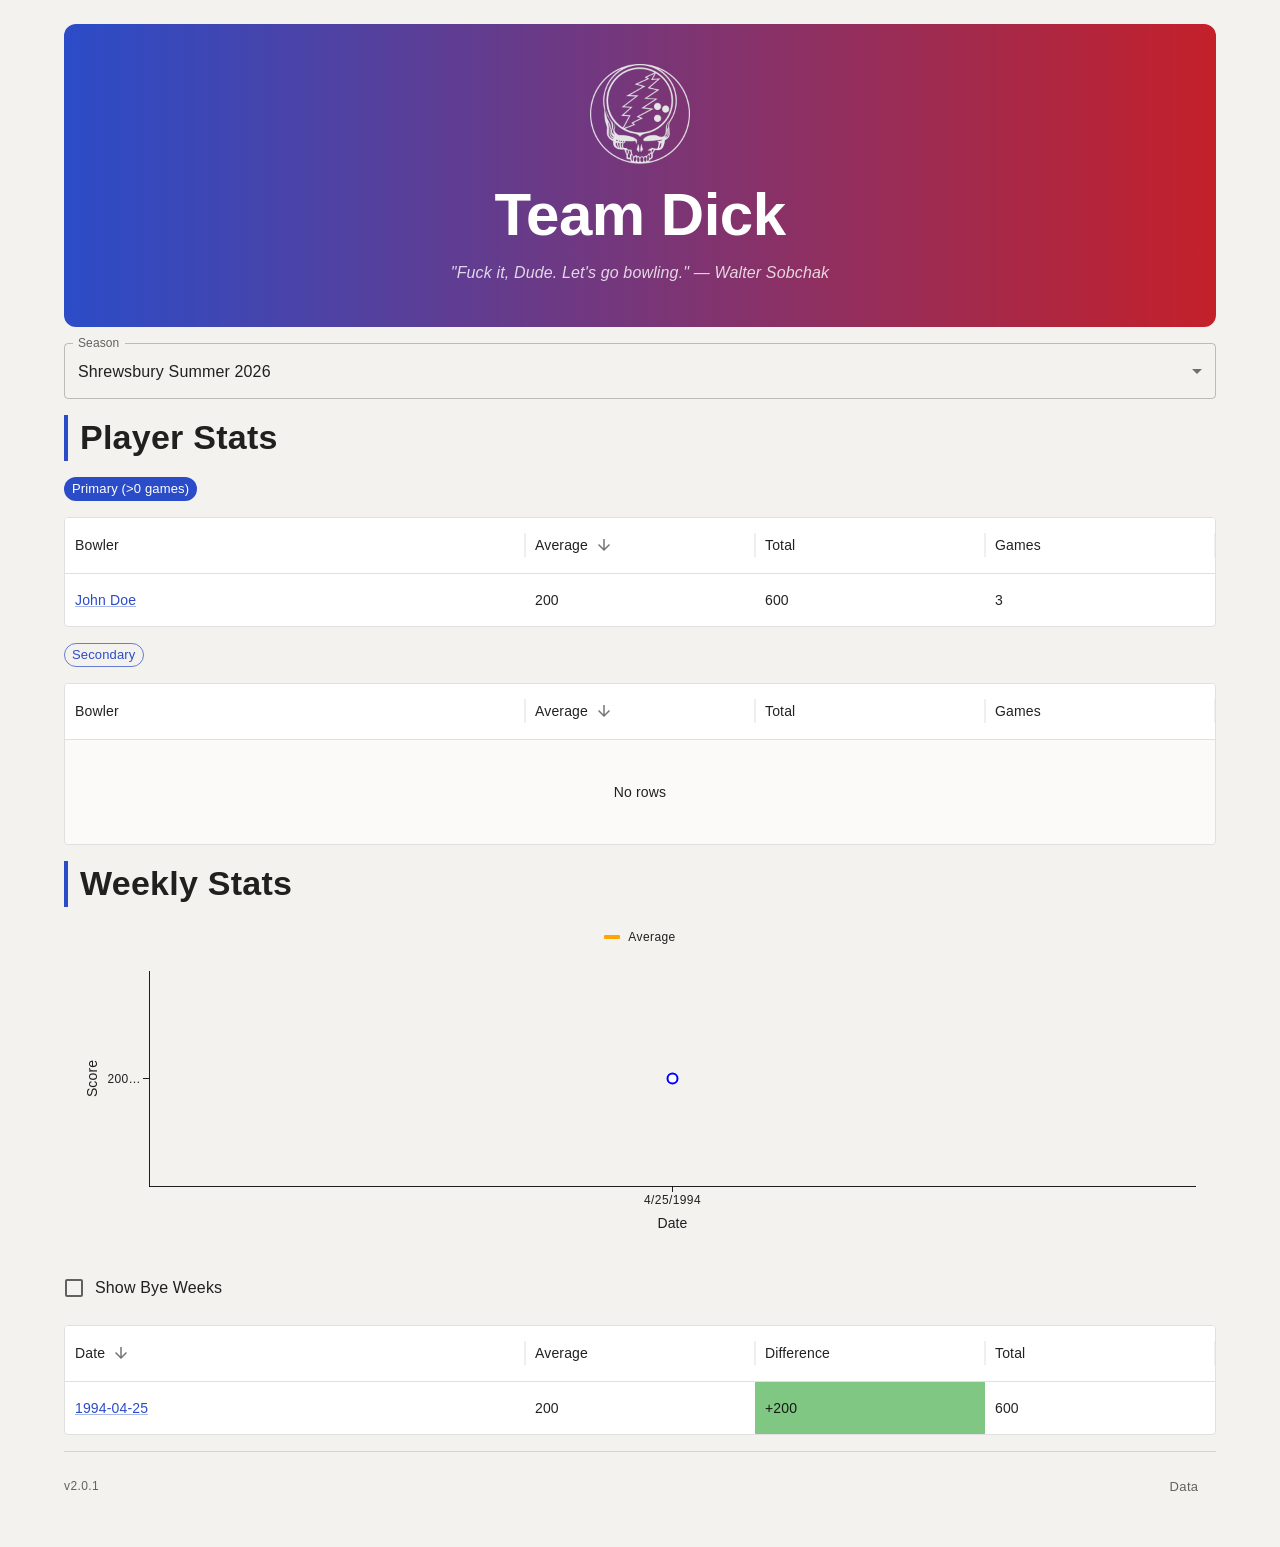
==== index.html @ f5af69fe "Updates" ====
<!doctype html>
<html lang="en">
    <head>
        <meta charset="UTF-8" />
        <link rel="icon" type="image/png" href="/skull_bowling.png" />
        <meta name="viewport" content="width=device-width, initial-scale=1.0" />

        <!-- Primary Meta Tags -->
        <title>Team Dick</title>
        <meta name="title" content="Team Dick" />
        <meta name="description" content="Fuck it, Dude. Let's go bowling." />

        <!-- Open Graph / Facebook -->
        <meta property="og:type" content="website" />
        <meta property="og:url" content="https://www.teamdick.org/" />
        <meta property="og:title" content="Team Dick" />
        <meta
            property="og:description"
            content="Fuck it, Dude. Let's go bowling."
        />
        <meta
            property="og:image"
            content="https://www.teamdick.org/IMG_3755-min.jpeg"
        />

        <!-- X (Twitter) -->
        <meta property="twitter:card" content="summary_large_image" />
        <meta property="twitter:url" content="https://www.teamdick.org/" />
        <meta property="twitter:title" content="Team Dick" />
        <meta
            property="twitter:description"
            content="Fuck it, Dude. Let's go bowling."
        />
        <meta
            property="twitter:image"
            content="https://www.teamdick.org/IMG_3755-min.jpeg"
        />
      <script type="module" crossorigin src="/assets/index-Bp2xCV15.js"></script>
      <link rel="modulepreload" crossorigin href="/assets/vendor-react-oScC_FWk.js">
      <link rel="modulepreload" crossorigin href="/assets/vendor-mui-Dd7WCzdX.js">
      <link rel="stylesheet" crossorigin href="/assets/index-DkTDrVlI.css">
    </head>

    <body>
        <div id="root"></div>
    </body>
</html>
---- assets/index-DkTDrVlI.css ----
body{min-height:100vh}.MuiContainer-root{padding-top:24px!important;padding-bottom:40px!important}.code-block{font-family:monospace;white-space:pre-wrap;background-color:#f8f8f8;border:1px solid #ddd;padding:10px;border-radius:4px;box-shadow:0 2px 4px #0000001a}.code-block code{color:#333;font-size:14px}
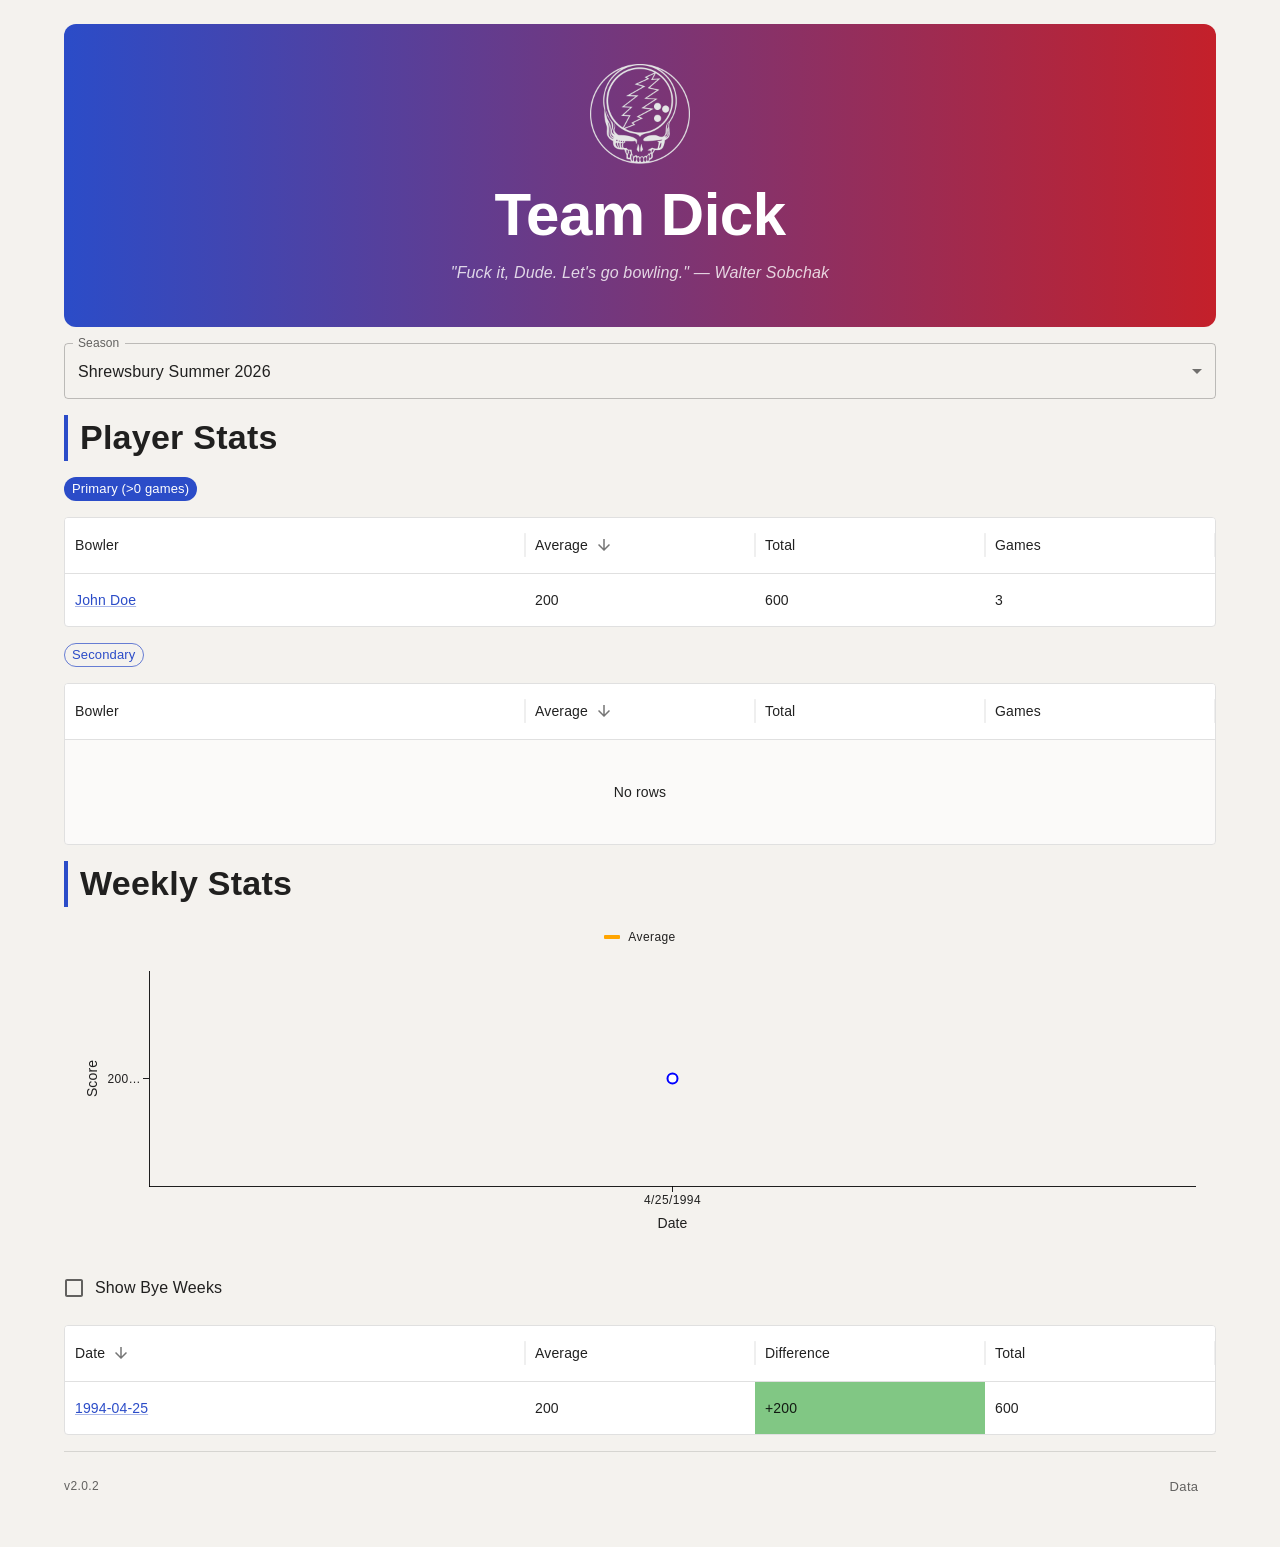
==== commit ec5ab706: "Updates" ====
--- a/index.html
+++ b/index.html
@@ -2,7 +2,7 @@
 <html lang="en">
     <head>
         <meta charset="UTF-8" />
-        <link rel="icon" type="image/png" href="/skull_bowling.png" />
+        <link rel="icon" type="image/png" href="/favicon.ico" />
         <meta name="viewport" content="width=device-width, initial-scale=1.0" />
 
         <!-- Primary Meta Tags -->
@@ -35,7 +35,7 @@
             property="twitter:image"
             content="https://www.teamdick.org/IMG_3755-min.jpeg"
         />
-      <script type="module" crossorigin src="/assets/index-Bp2xCV15.js"></script>
+      <script type="module" crossorigin src="/assets/index-LlublUpR.js"></script>
       <link rel="modulepreload" crossorigin href="/assets/vendor-react-oScC_FWk.js">
       <link rel="modulepreload" crossorigin href="/assets/vendor-mui-Dd7WCzdX.js">
       <link rel="stylesheet" crossorigin href="/assets/index-DkTDrVlI.css">
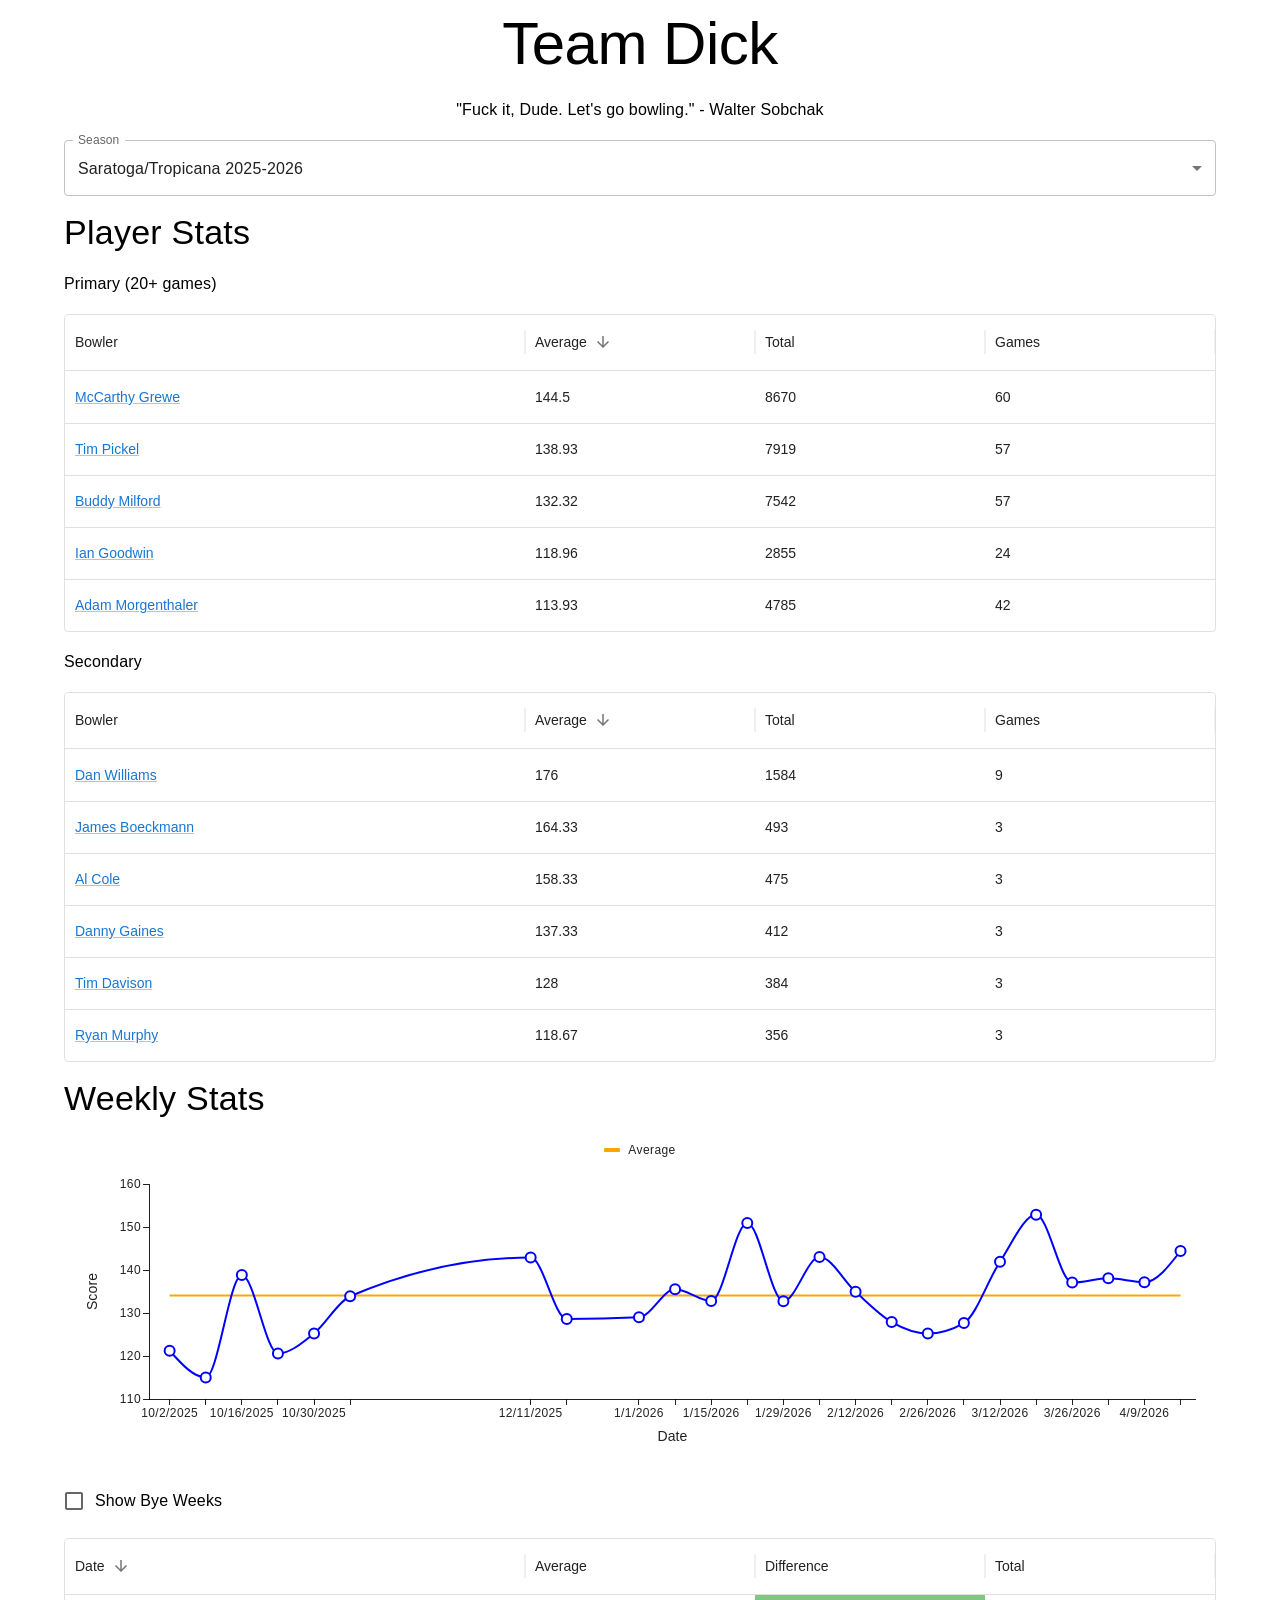
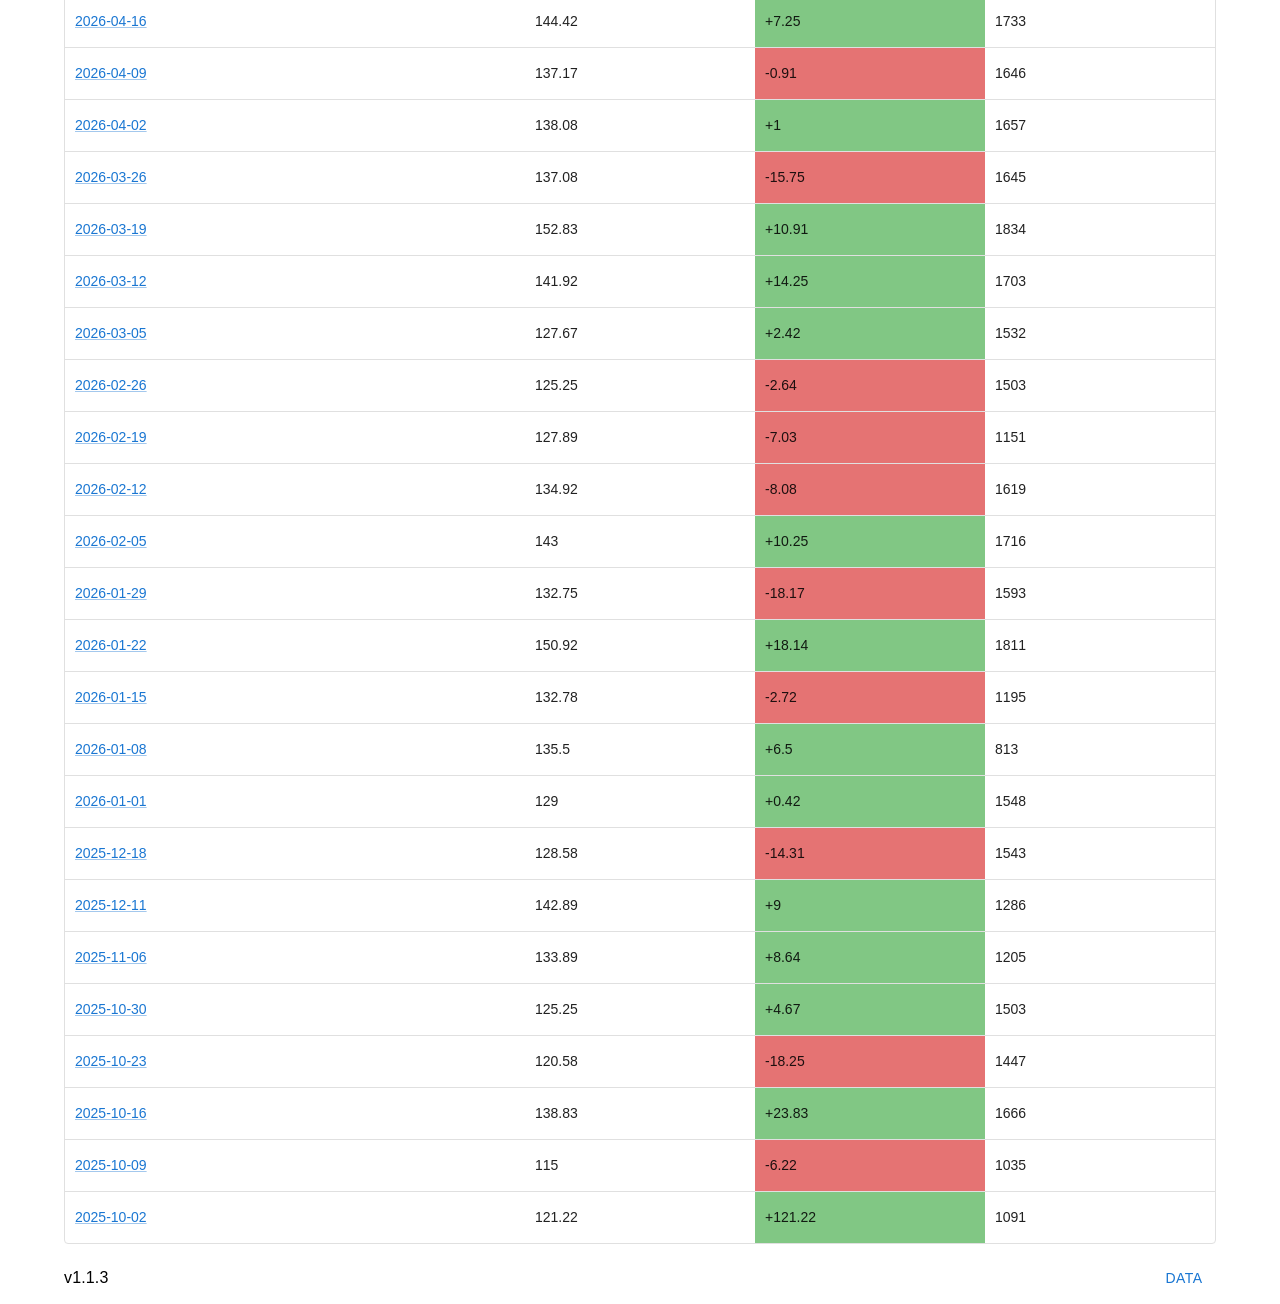
==== commit 12ffb243: "Updates" ====
--- a/index.html
+++ b/index.html
@@ -1,47 +1,37 @@
 <!doctype html>
 <html lang="en">
-    <head>
-        <meta charset="UTF-8" />
-        <link rel="icon" type="image/png" href="/favicon.ico" />
-        <meta name="viewport" content="width=device-width, initial-scale=1.0" />
 
-        <!-- Primary Meta Tags -->
-        <title>Team Dick</title>
-        <meta name="title" content="Team Dick" />
-        <meta name="description" content="Fuck it, Dude. Let's go bowling." />
+<head>
+  <meta charset="UTF-8" />
+  <link rel="icon" type="image/svg+xml" href="/vecteezy_bowling-ball-on-fire-vector-isolated_23544041.svg" />
+  <meta name="viewport" content="width=device-width, initial-scale=1.0" />
 
-        <!-- Open Graph / Facebook -->
-        <meta property="og:type" content="website" />
-        <meta property="og:url" content="https://www.teamdick.org/" />
-        <meta property="og:title" content="Team Dick" />
-        <meta
-            property="og:description"
-            content="Fuck it, Dude. Let's go bowling."
-        />
-        <meta
-            property="og:image"
-            content="https://www.teamdick.org/IMG_3755-min.jpeg"
-        />
+  <!-- Primary Meta Tags -->
+  <title>Team Dick</title>
+  <meta name="title" content="Team Dick" />
+  <meta name="description" content="Fuck it, Dude. Let's go bowling." />
 
-        <!-- X (Twitter) -->
-        <meta property="twitter:card" content="summary_large_image" />
-        <meta property="twitter:url" content="https://www.teamdick.org/" />
-        <meta property="twitter:title" content="Team Dick" />
-        <meta
-            property="twitter:description"
-            content="Fuck it, Dude. Let's go bowling."
-        />
-        <meta
-            property="twitter:image"
-            content="https://www.teamdick.org/IMG_3755-min.jpeg"
-        />
-      <script type="module" crossorigin src="/assets/index-LlublUpR.js"></script>
-      <link rel="modulepreload" crossorigin href="/assets/vendor-react-oScC_FWk.js">
-      <link rel="modulepreload" crossorigin href="/assets/vendor-mui-Dd7WCzdX.js">
-      <link rel="stylesheet" crossorigin href="/assets/index-DkTDrVlI.css">
-    </head>
+  <!-- Open Graph / Facebook -->
+  <meta property="og:type" content="website" />
+  <meta property="og:url" content="https://www.teamdick.org/" />
+  <meta property="og:title" content="Team Dick" />
+  <meta property="og:description" content="Fuck it, Dude. Let's go bowling." />
+  <meta property="og:image" content="https://www.teamdick.org/IMG_3755-min.jpeg" />
 
-    <body>
-        <div id="root"></div>
-    </body>
-</html>
+  <!-- X (Twitter) -->
+  <meta property="twitter:card" content="summary_large_image" />
+  <meta property="twitter:url" content="https://www.teamdick.org/" />
+  <meta property="twitter:title" content="Team Dick" />
+  <meta property="twitter:description" content="Fuck it, Dude. Let's go bowling." />
+  <meta property="twitter:image" content="https://www.teamdick.org/IMG_3755-min.jpeg" />
+
+  <script type="module" crossorigin src="/assets/index-DLW6mpiB.js"></script>
+  <link rel="modulepreload" crossorigin href="/assets/vendor-react-CJziRBNe.js">
+  <link rel="stylesheet" crossorigin href="/assets/index-DUD-vf_p.css">
+</head>
+
+<body>
+  <div id="root"></div>
+</body>
+
+</html>
--- a/assets/index-DUD-vf_p.css
+++ b/assets/index-DUD-vf_p.css
@@ -0,0 +1 @@
+.code-block{font-family:monospace;white-space:pre-wrap;background-color:#f8f8f8;border:1px solid #ddd;padding:10px;border-radius:4px;box-shadow:0 2px 4px #0000001a}.code-block code{color:#333;font-size:14px}
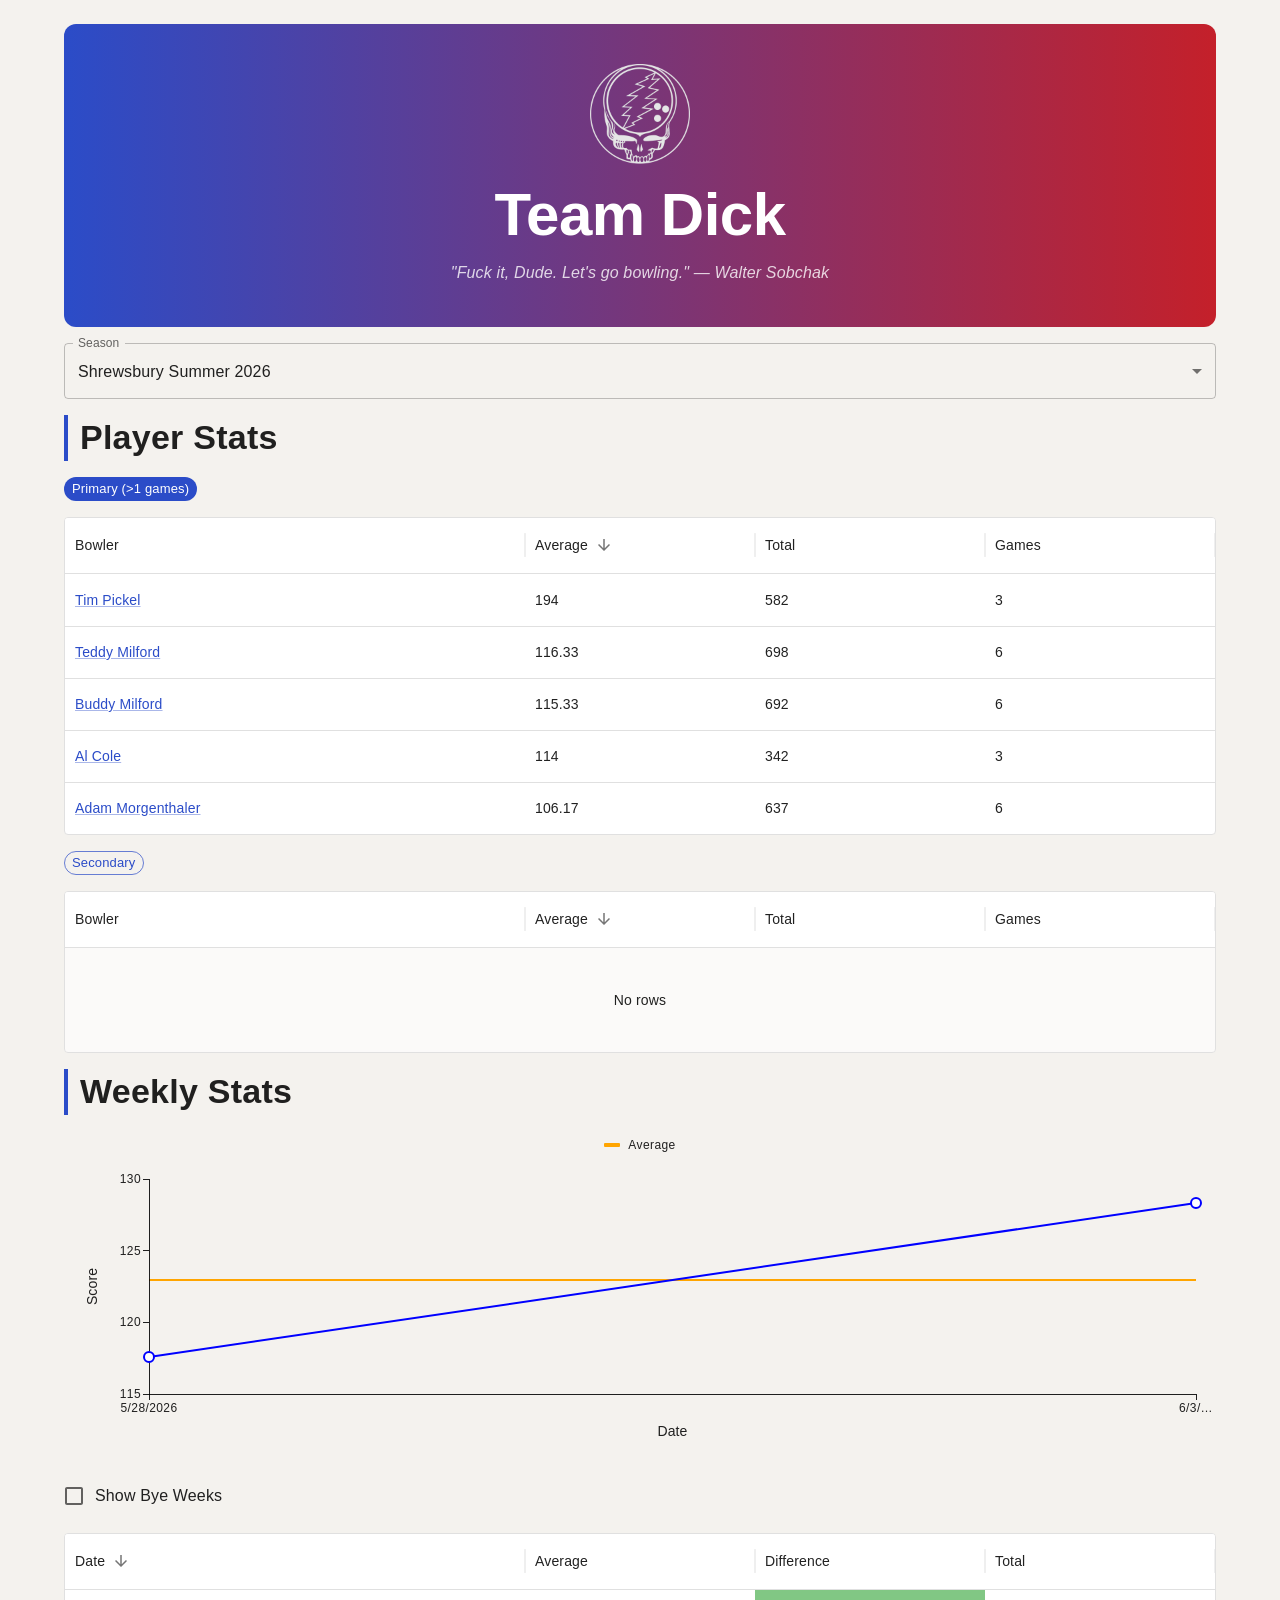
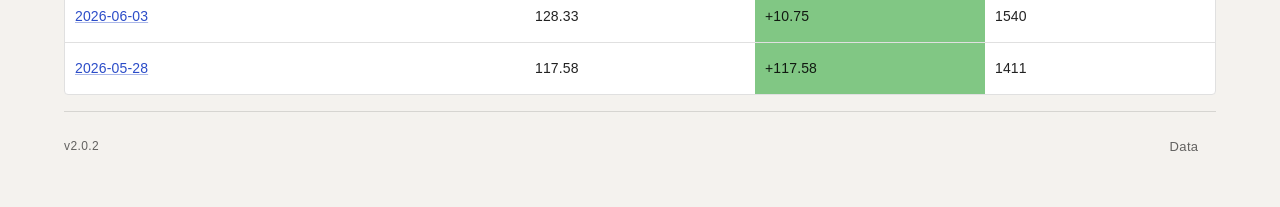
==== commit f88e94a7: "Updates" ====
--- a/index.html
+++ b/index.html
@@ -1,37 +1,47 @@
 <!doctype html>
 <html lang="en">
+    <head>
+        <meta charset="UTF-8" />
+        <link rel="icon" type="image/png" href="/favicon.ico" />
+        <meta name="viewport" content="width=device-width, initial-scale=1.0" />
 
-<head>
-  <meta charset="UTF-8" />
-  <link rel="icon" type="image/svg+xml" href="/vecteezy_bowling-ball-on-fire-vector-isolated_23544041.svg" />
-  <meta name="viewport" content="width=device-width, initial-scale=1.0" />
+        <!-- Primary Meta Tags -->
+        <title>Team Dick</title>
+        <meta name="title" content="Team Dick" />
+        <meta name="description" content="Fuck it, Dude. Let's go bowling." />
 
-  <!-- Primary Meta Tags -->
-  <title>Team Dick</title>
-  <meta name="title" content="Team Dick" />
-  <meta name="description" content="Fuck it, Dude. Let's go bowling." />
+        <!-- Open Graph / Facebook -->
+        <meta property="og:type" content="website" />
+        <meta property="og:url" content="https://www.teamdick.org/" />
+        <meta property="og:title" content="Team Dick" />
+        <meta
+            property="og:description"
+            content="Fuck it, Dude. Let's go bowling."
+        />
+        <meta
+            property="og:image"
+            content="https://www.teamdick.org/IMG_3755-min.jpeg"
+        />
 
-  <!-- Open Graph / Facebook -->
-  <meta property="og:type" content="website" />
-  <meta property="og:url" content="https://www.teamdick.org/" />
-  <meta property="og:title" content="Team Dick" />
-  <meta property="og:description" content="Fuck it, Dude. Let's go bowling." />
-  <meta property="og:image" content="https://www.teamdick.org/IMG_3755-min.jpeg" />
+        <!-- X (Twitter) -->
+        <meta property="twitter:card" content="summary_large_image" />
+        <meta property="twitter:url" content="https://www.teamdick.org/" />
+        <meta property="twitter:title" content="Team Dick" />
+        <meta
+            property="twitter:description"
+            content="Fuck it, Dude. Let's go bowling."
+        />
+        <meta
+            property="twitter:image"
+            content="https://www.teamdick.org/IMG_3755-min.jpeg"
+        />
+      <script type="module" crossorigin src="/assets/index-LlublUpR.js"></script>
+      <link rel="modulepreload" crossorigin href="/assets/vendor-react-oScC_FWk.js">
+      <link rel="modulepreload" crossorigin href="/assets/vendor-mui-Dd7WCzdX.js">
+      <link rel="stylesheet" crossorigin href="/assets/index-DkTDrVlI.css">
+    </head>
 
-  <!-- X (Twitter) -->
-  <meta property="twitter:card" content="summary_large_image" />
-  <meta property="twitter:url" content="https://www.teamdick.org/" />
-  <meta property="twitter:title" content="Team Dick" />
-  <meta property="twitter:description" content="Fuck it, Dude. Let's go bowling." />
-  <meta property="twitter:image" content="https://www.teamdick.org/IMG_3755-min.jpeg" />
-
-  <script type="module" crossorigin src="/assets/index-DLW6mpiB.js"></script>
-  <link rel="modulepreload" crossorigin href="/assets/vendor-react-CJziRBNe.js">
-  <link rel="stylesheet" crossorigin href="/assets/index-DUD-vf_p.css">
-</head>
-
-<body>
-  <div id="root"></div>
-</body>
-
-</html>+    <body>
+        <div id="root"></div>
+    </body>
+</html>
--- a/assets/index-DkTDrVlI.css
+++ b/assets/index-DkTDrVlI.css
@@ -0,0 +1 @@
+body{min-height:100vh}.MuiContainer-root{padding-top:24px!important;padding-bottom:40px!important}.code-block{font-family:monospace;white-space:pre-wrap;background-color:#f8f8f8;border:1px solid #ddd;padding:10px;border-radius:4px;box-shadow:0 2px 4px #0000001a}.code-block code{color:#333;font-size:14px}
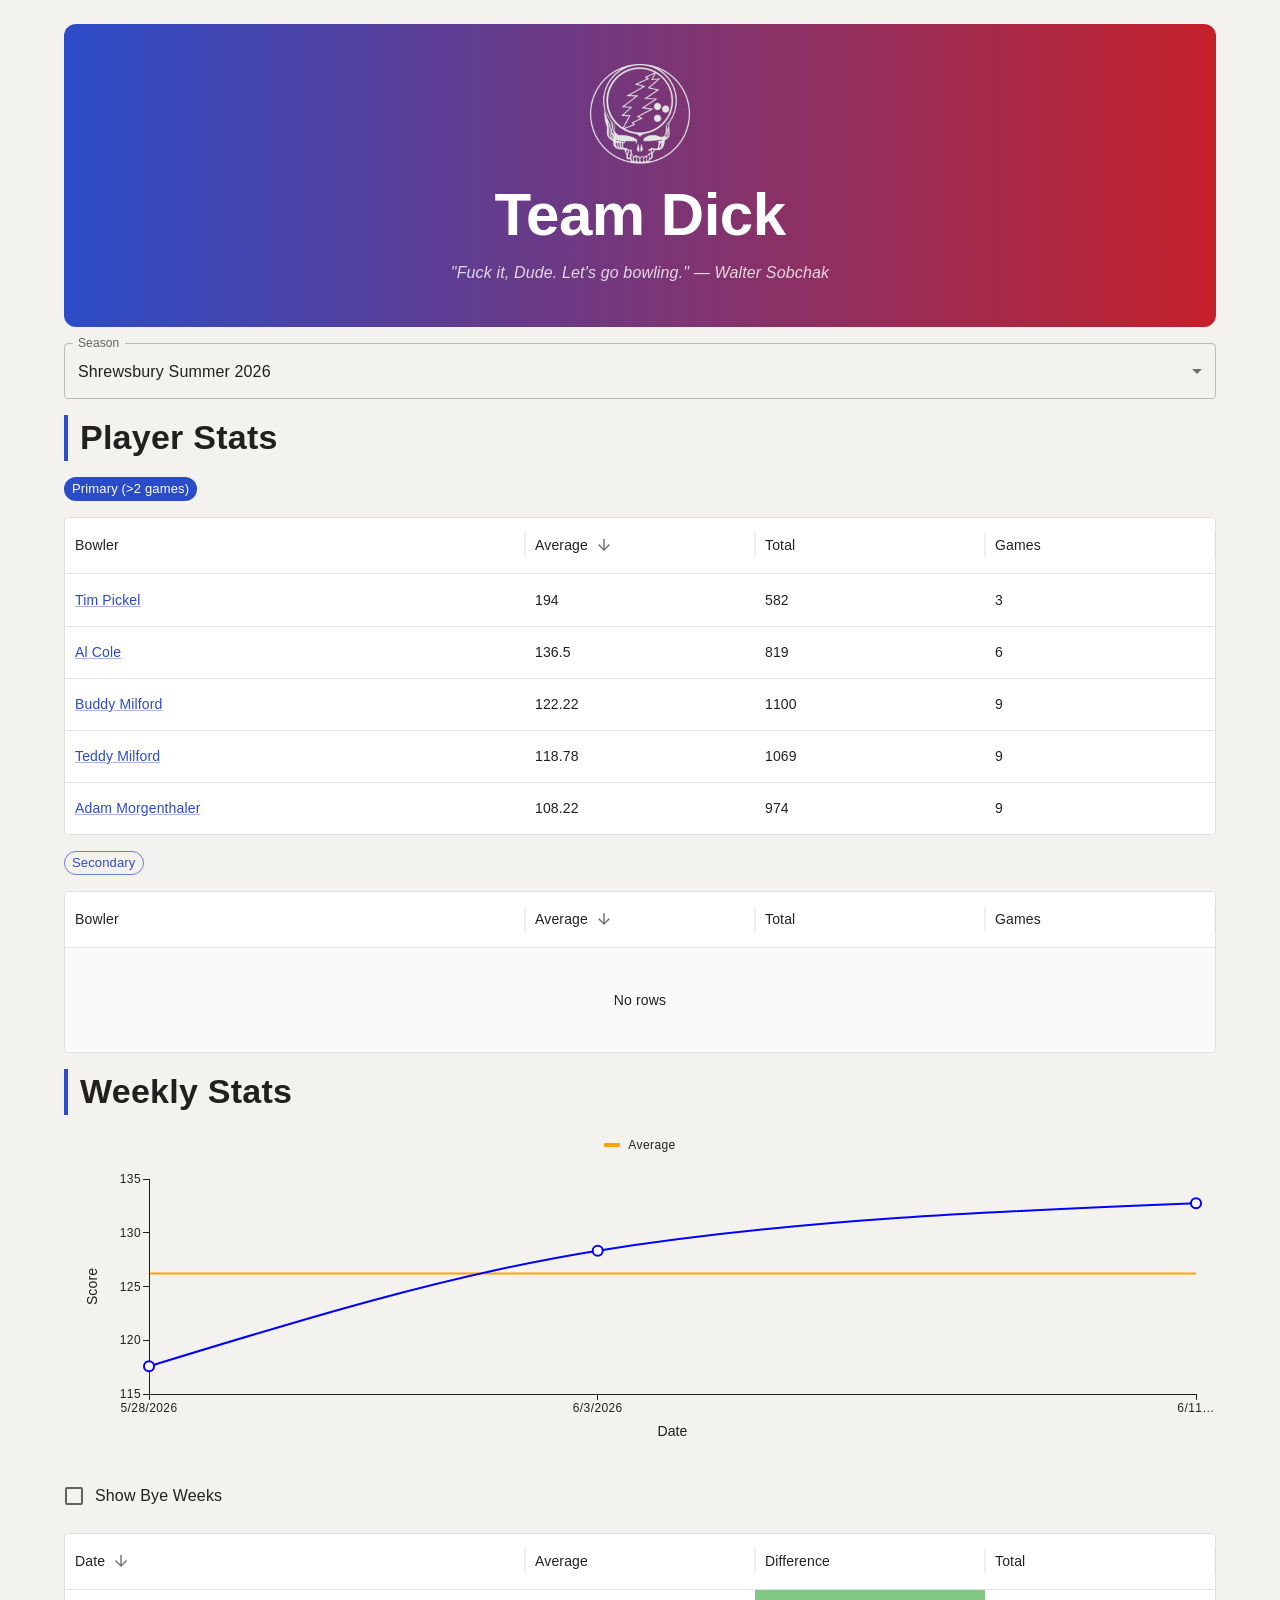
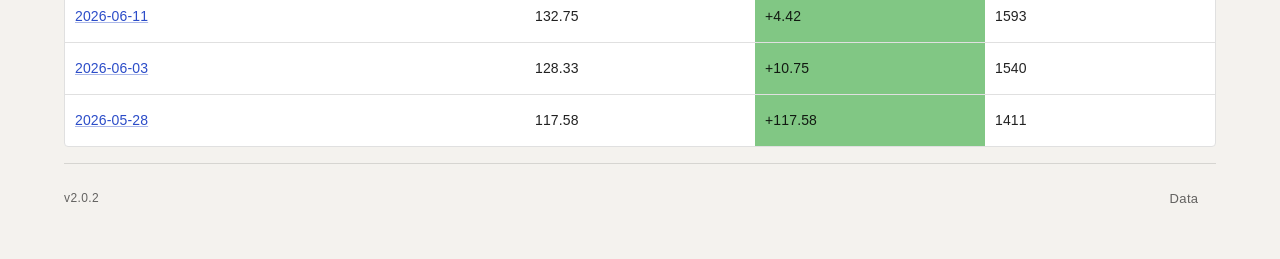
==== commit 0ef85c10: "Updates" ====
--- a/index.html
+++ b/index.html
@@ -35,9 +35,9 @@
             property="twitter:image"
             content="https://www.teamdick.org/IMG_3755-min.jpeg"
         />
-      <script type="module" crossorigin src="/assets/index-LlublUpR.js"></script>
-      <link rel="modulepreload" crossorigin href="/assets/vendor-react-oScC_FWk.js">
-      <link rel="modulepreload" crossorigin href="/assets/vendor-mui-Dd7WCzdX.js">
+      <script type="module" crossorigin src="/assets/index-CwYTJhyt.js"></script>
+      <link rel="modulepreload" crossorigin href="/assets/vendor-react-Dx4HLf2W.js">
+      <link rel="modulepreload" crossorigin href="/assets/vendor-mui-DbAvFkXH.js">
       <link rel="stylesheet" crossorigin href="/assets/index-DkTDrVlI.css">
     </head>
 
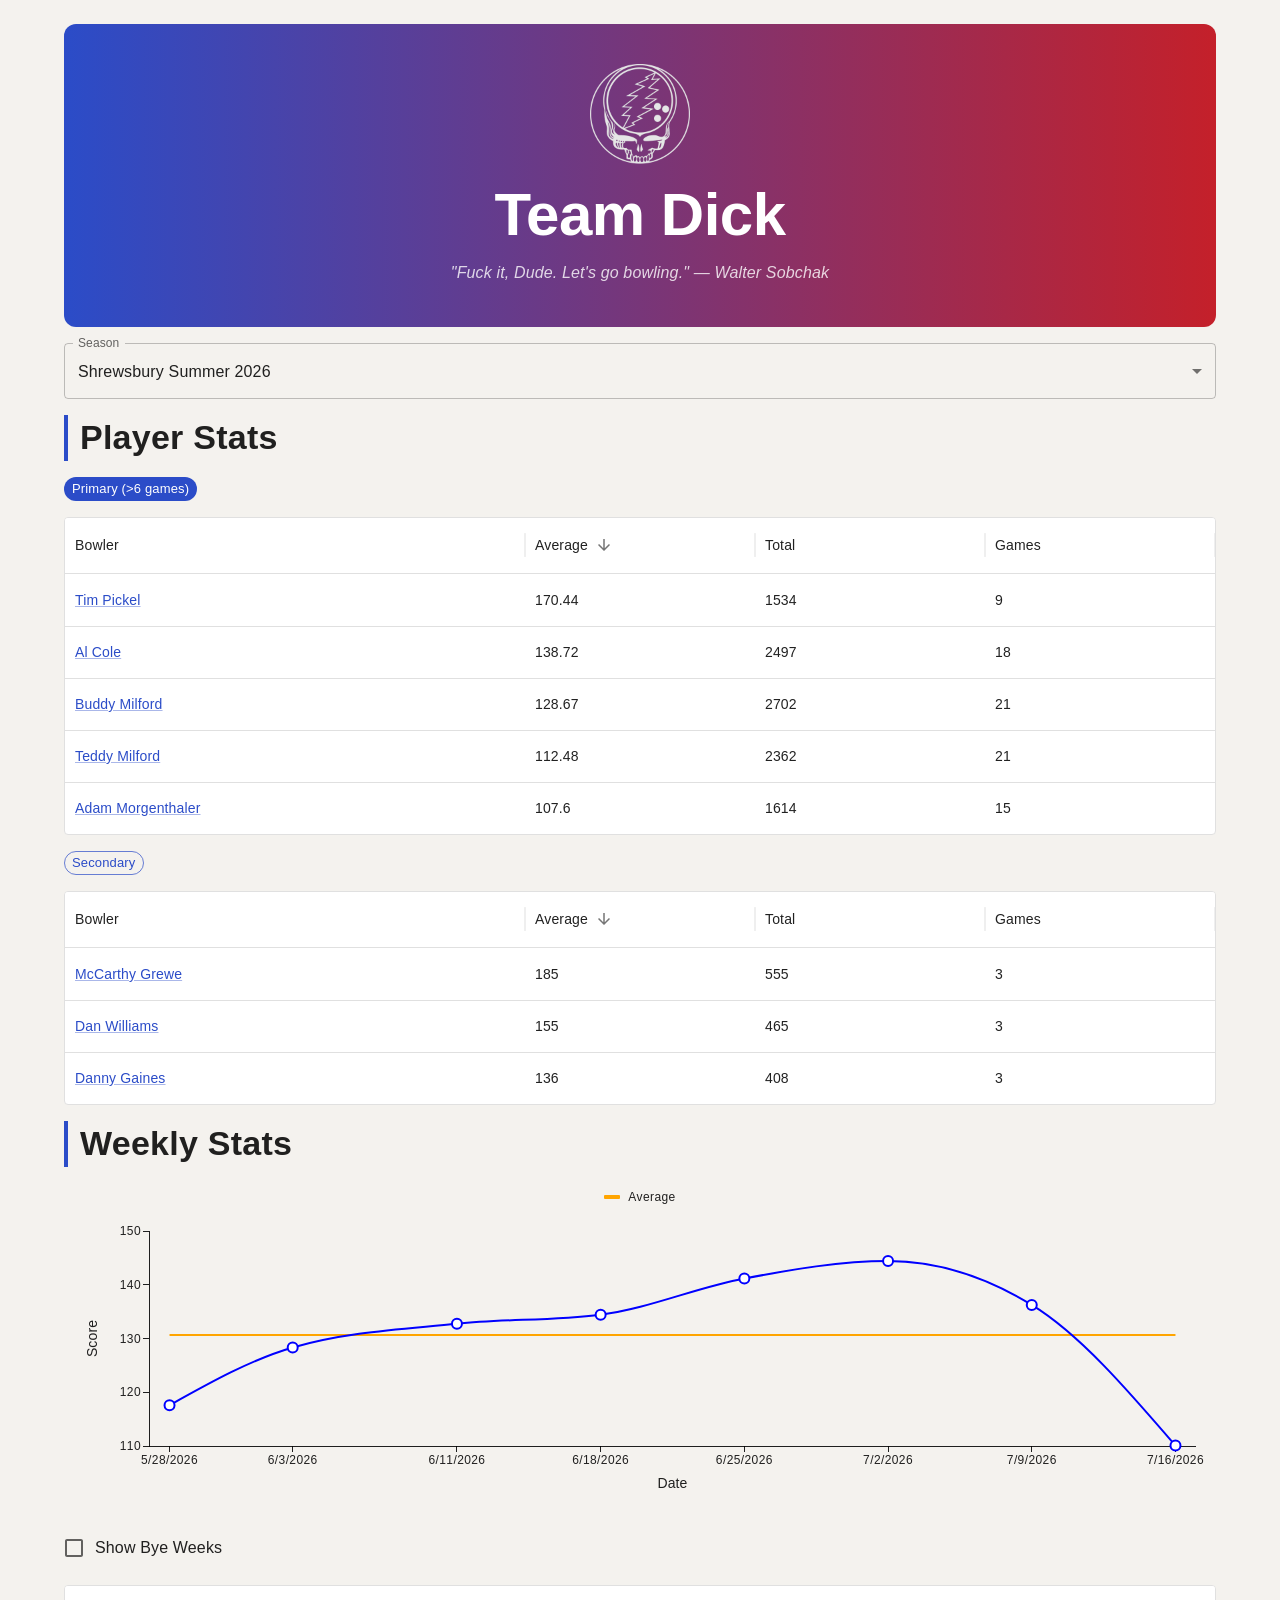
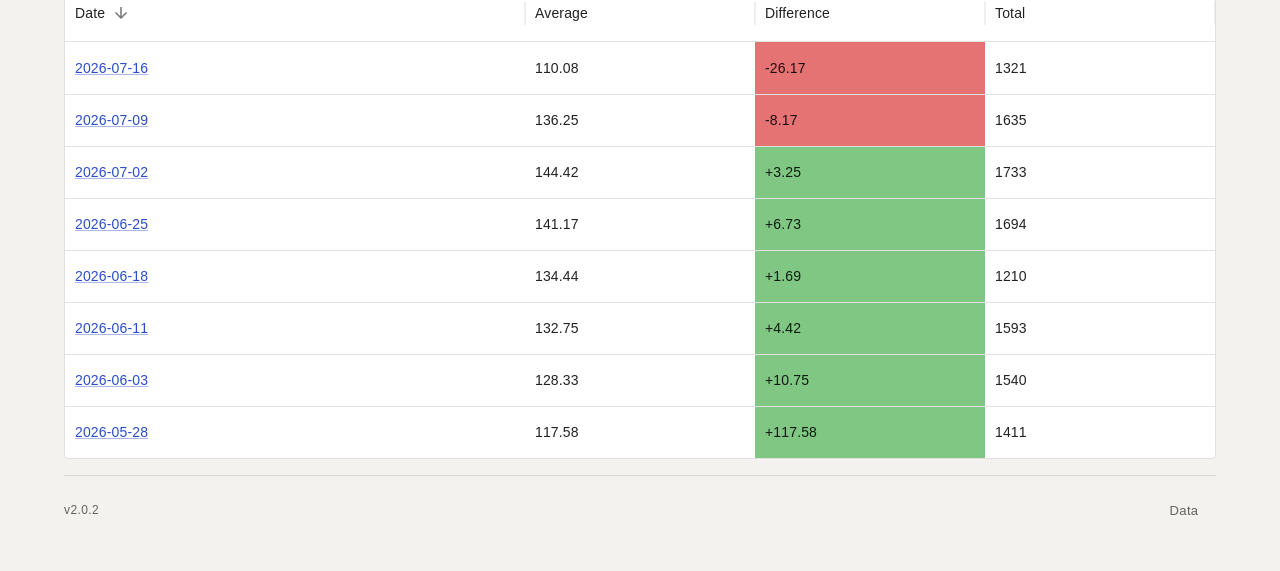
==== commit 5534c6df: "Updates" ====
--- a/index.html
+++ b/index.html
@@ -35,10 +35,11 @@
             property="twitter:image"
             content="https://www.teamdick.org/IMG_3755-min.jpeg"
         />
-      <script type="module" crossorigin src="/assets/index-CwYTJhyt.js"></script>
-      <link rel="modulepreload" crossorigin href="/assets/vendor-react-Dx4HLf2W.js">
-      <link rel="modulepreload" crossorigin href="/assets/vendor-mui-DbAvFkXH.js">
-      <link rel="stylesheet" crossorigin href="/assets/index-DkTDrVlI.css">
+      <script type="module" crossorigin src="/assets/index-Dl-XGcDv.js"></script>
+      <link rel="modulepreload" crossorigin href="/assets/rolldown-runtime-Bh1tDfsg.js">
+      <link rel="modulepreload" crossorigin href="/assets/vendor-mui-ZwB_GkjZ.js">
+      <link rel="modulepreload" crossorigin href="/assets/vendor-react-De5cFN1j.js">
+      <link rel="stylesheet" crossorigin href="/assets/index-CHHp720v.css">
     </head>
 
     <body>
--- a/assets/index-CHHp720v.css
+++ b/assets/index-CHHp720v.css
@@ -0,0 +1 @@
+body{min-height:100vh}.MuiContainer-root{padding-top:24px!important;padding-bottom:40px!important}.code-block{white-space:pre-wrap;background-color:#f8f8f8;border:1px solid #ddd;border-radius:4px;padding:10px;font-family:monospace;box-shadow:0 2px 4px #0000001a}.code-block code{color:#333;font-size:14px}
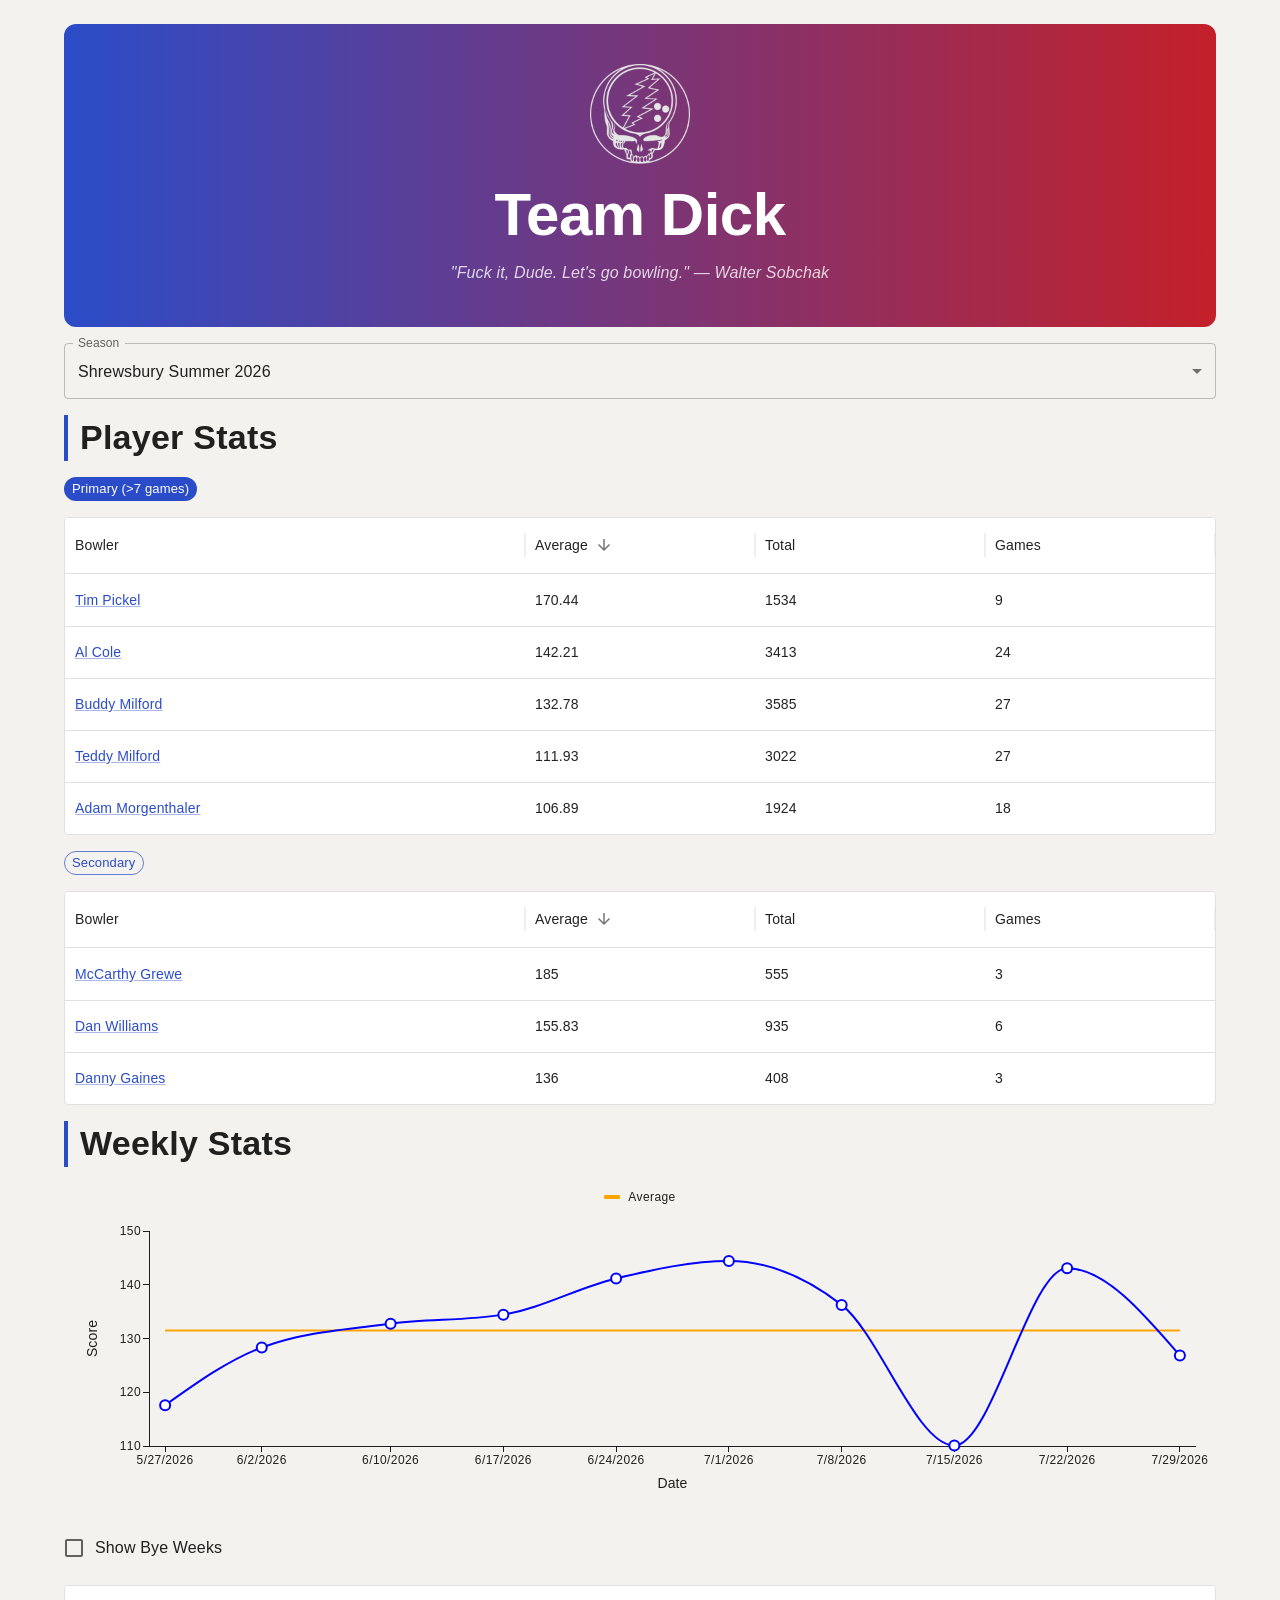
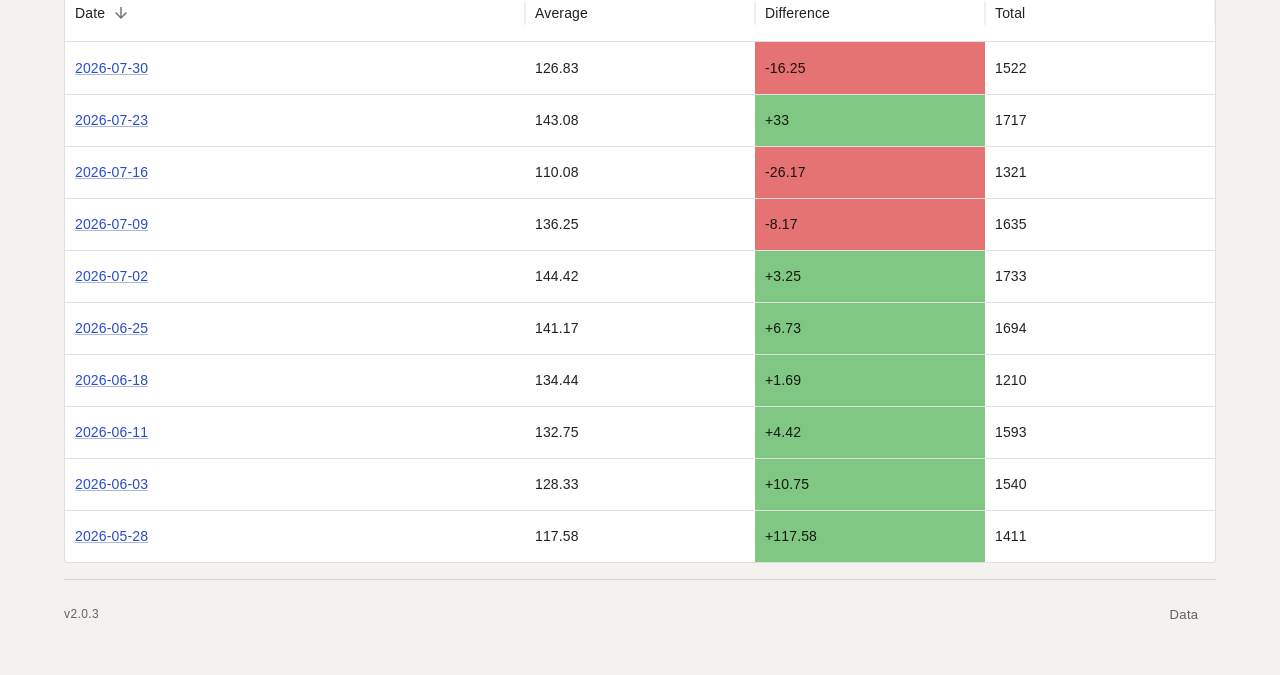
==== commit a3d5c7b8: "Updates" ====
--- a/index.html
+++ b/index.html
@@ -35,10 +35,10 @@
             property="twitter:image"
             content="https://www.teamdick.org/IMG_3755-min.jpeg"
         />
-      <script type="module" crossorigin src="/assets/index-Dl-XGcDv.js"></script>
+      <script type="module" crossorigin src="/assets/index-C4KagMzZ.js"></script>
       <link rel="modulepreload" crossorigin href="/assets/rolldown-runtime-Bh1tDfsg.js">
-      <link rel="modulepreload" crossorigin href="/assets/vendor-mui-ZwB_GkjZ.js">
-      <link rel="modulepreload" crossorigin href="/assets/vendor-react-De5cFN1j.js">
+      <link rel="modulepreload" crossorigin href="/assets/vendor-mui-DI-G8PIc.js">
+      <link rel="modulepreload" crossorigin href="/assets/vendor-react-DKrumLwS.js">
       <link rel="stylesheet" crossorigin href="/assets/index-CHHp720v.css">
     </head>
 
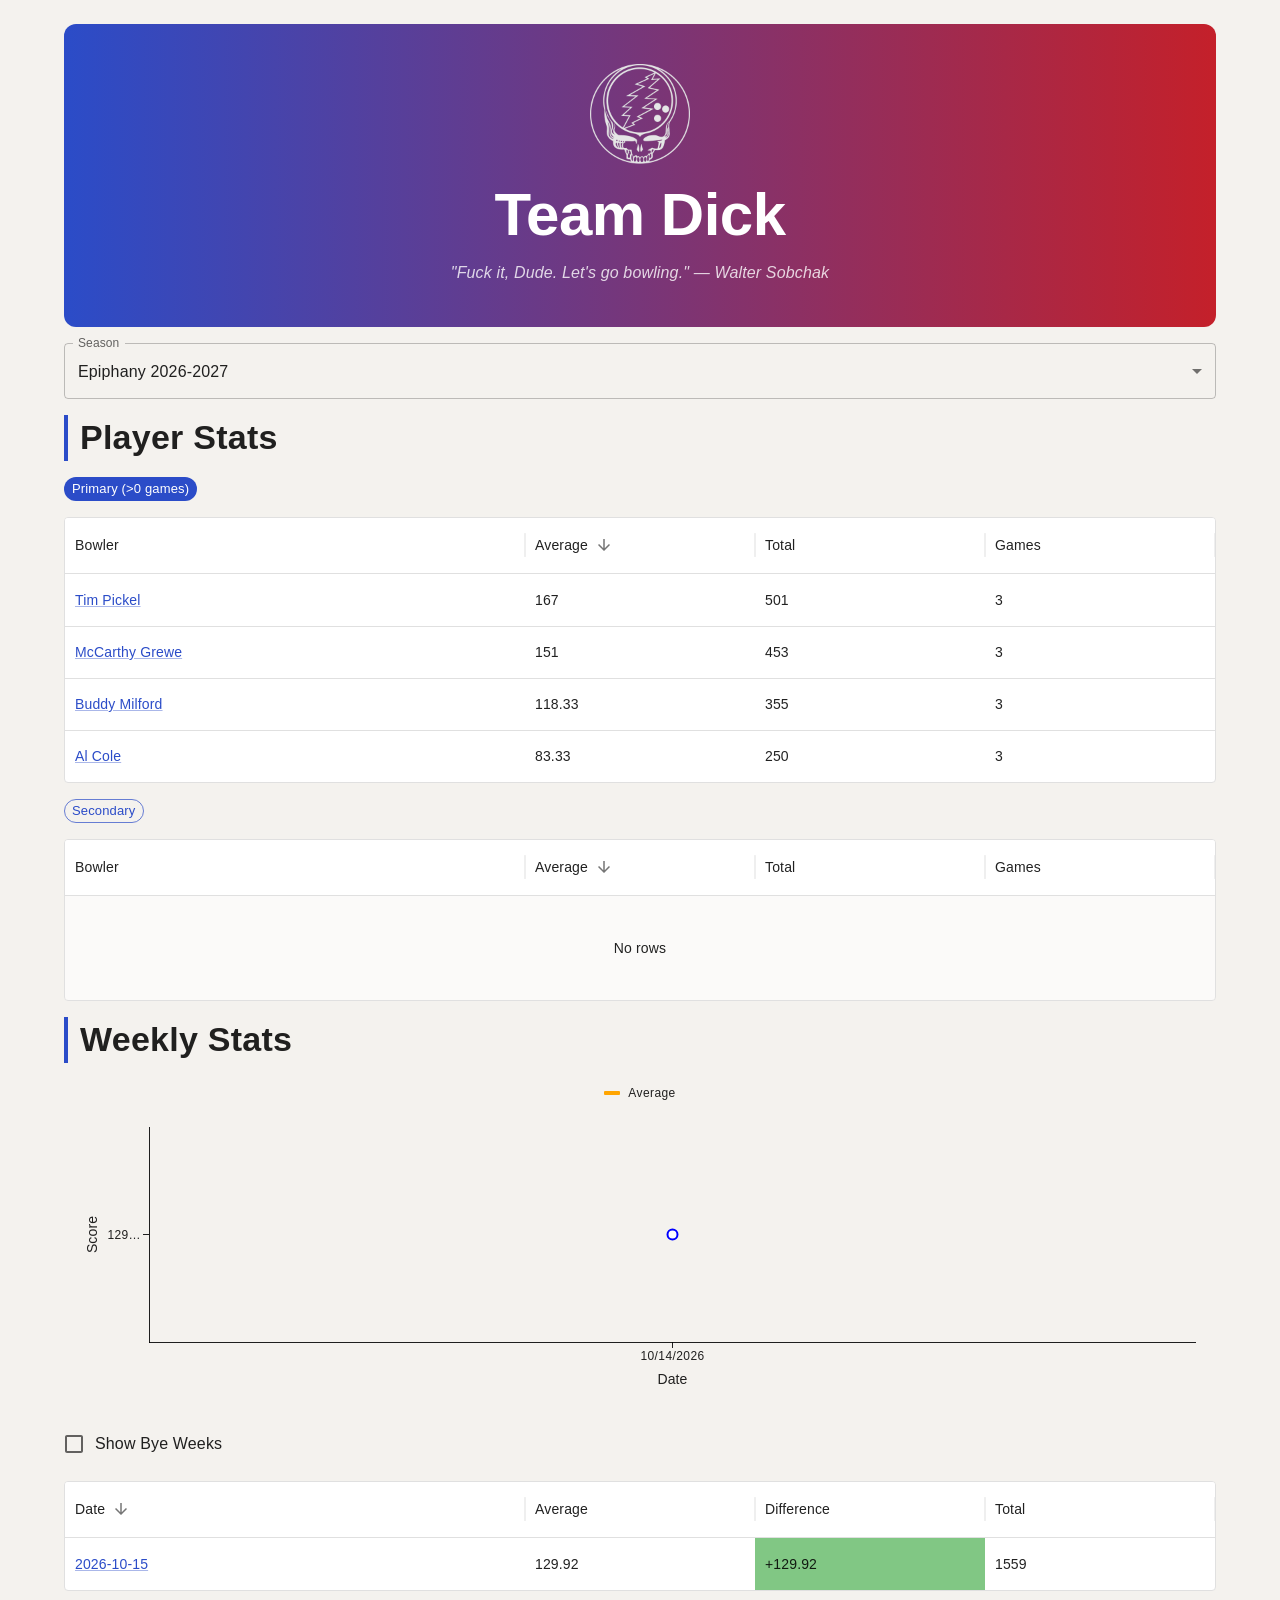
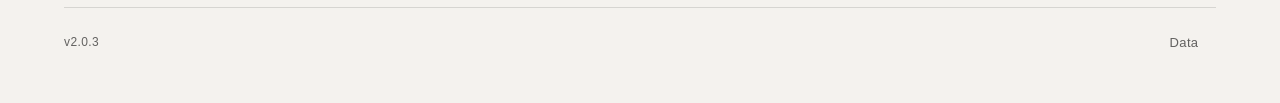
==== commit b5b89a93: "Updates" ====
--- a/index.html
+++ b/index.html
@@ -35,7 +35,7 @@
             property="twitter:image"
             content="https://www.teamdick.org/IMG_3755-min.jpeg"
         />
-      <script type="module" crossorigin src="/assets/index-C4KagMzZ.js"></script>
+      <script type="module" crossorigin src="/assets/index-gC1TJIUP.js"></script>
       <link rel="modulepreload" crossorigin href="/assets/rolldown-runtime-Bh1tDfsg.js">
       <link rel="modulepreload" crossorigin href="/assets/vendor-mui-DI-G8PIc.js">
       <link rel="modulepreload" crossorigin href="/assets/vendor-react-DKrumLwS.js">
